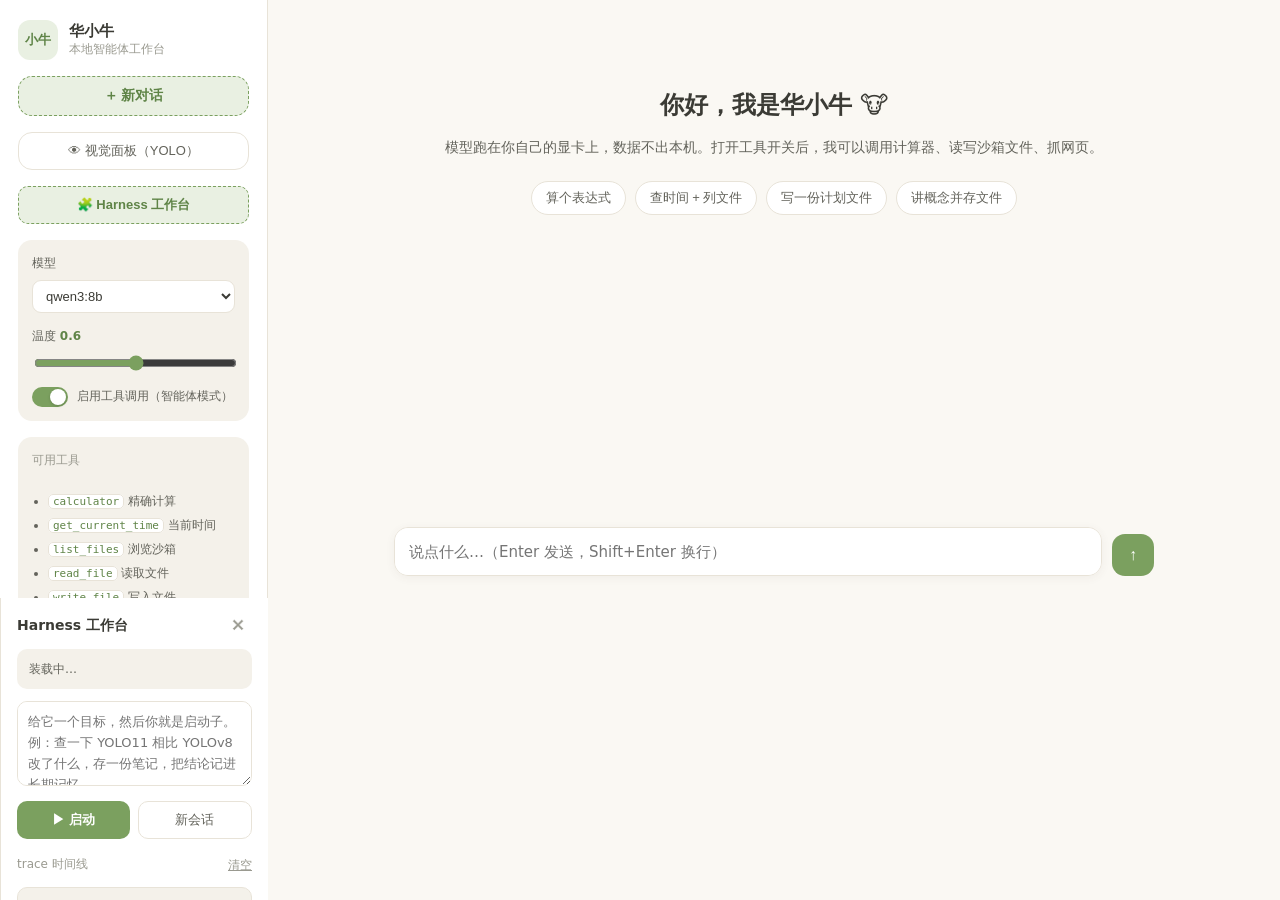
==== public/index.html @ 7c755135 "Add files via upload" ====
<!DOCTYPE html>
<html lang="zh-CN">
<head>
<meta charset="UTF-8" />
<meta name="viewport" content="width=device-width, initial-scale=1.0" />
<title>华小牛 · 本地智能体工作台</title>
<link rel="stylesheet" href="/public/style.css" />
</head>
<body>
<div class="app">
  <!-- ── 侧栏 ───────────────────────────────── -->
  <aside class="sidebar">
    <div class="brand">
      <div class="brand-mark">小牛</div>
      <div class="brand-text">
        <strong>华小牛</strong>
        <span>本地智能体工作台</span>
      </div>
    </div>

    <button id="newChat" class="btn-new">＋ 新对话</button>
    <button id="visionToggle" class="btn-vision">👁 视觉面板（YOLO）</button>
    <button id="harnessToggle" class="btn-harness">🧩 Harness 工作台</button>

    <div class="panel">
      <label class="field">
        <span>模型</span>
        <select id="modelSel"><option value="">加载中…</option></select>
      </label>

      <label class="field">
        <span>温度 <em id="tempVal">0.6</em></span>
        <input id="tempRange" type="range" min="0" max="1.2" step="0.1" value="0.6" />
      </label>

      <label class="switch">
        <input id="toolToggle" type="checkbox" checked />
        <span class="switch-track"><span class="switch-dot"></span></span>
        <span class="switch-label">启用工具调用（智能体模式）</span>
      </label>
    </div>

    <div class="panel tools">
      <div class="panel-title">可用工具</div>
      <ul>
        <li><code>calculator</code> 精确计算</li>
        <li><code>get_current_time</code> 当前时间</li>
        <li><code>list_files</code> 浏览沙箱</li>
        <li><code>read_file</code> 读取文件</li>
        <li><code>write_file</code> 写入文件</li>
        <li><code>fetch_url</code> 抓取网页</li>
        <li><code>detect_image</code> 图片目标检测</li>
        <li><code>detect_camera</code> 看摄像头画面</li>
        <li><code>camera_snapshot</code> 拍一张照</li>
      </ul>
    </div>

    <div class="status">
      <span id="dot" class="dot"></span>
      <span id="statusText">正在连接…</span>
    </div>
  </aside>

  <!-- ── 主区 ───────────────────────────────── -->
  <main class="main">
    <div id="chat" class="chat">
      <div class="welcome">
        <h1>你好，我是华小牛 🐮</h1>
        <p>模型跑在你自己的显卡上，数据不出本机。打开工具开关后，我可以调用计算器、读写沙箱文件、抓网页。</p>
        <div class="chips">
          <button class="chip" data-q="帮我算一下 1024 * (37 + 88) 是多少">算个表达式</button>
          <button class="chip" data-q="现在几点了？顺便看看沙箱里有什么文件">查时间 + 列文件</button>
          <button class="chip" data-q="在沙箱里写一个 notes/plan.md，内容是本周的三条学习计划">写一份计划文件</button>
          <button class="chip" data-q="用三句话解释一下什么是 RAG，然后把它存进沙箱 notes/rag.md">讲概念并存文件</button>
        </div>
      </div>
    </div>

    <div class="composer">
      <textarea id="input" rows="1" placeholder="说点什么…（Enter 发送，Shift+Enter 换行）"></textarea>
      <button id="sendBtn" class="btn-send" title="发送">↑</button>
      <button id="stopBtn" class="btn-stop" title="停止" hidden>■</button>
    </div>
  </main>

  <!-- ── 视觉面板（YOLO 实时检测） ─────────────── -->
  <aside id="vision" class="vision" hidden>
    <div class="vision-head">
      <strong>视觉 · YOLO 实时检测</strong>
      <button id="visionClose" class="icon-btn" title="收起">✕</button>
    </div>

    <div class="vision-screen">
      <img id="camStream" alt="摄像头实时流" />
      <div id="camFallback" class="cam-fallback">摄像头服务未启动</div>
    </div>

    <div id="camStats" class="vision-stats">等待摄像头服务…</div>
    <div id="camDetections" class="vision-detections">暂无检测结果</div>

    <div class="vision-actions">
      <button id="btnRefreshDetect" class="btn-ghost">刷新检测</button>
      <button id="btnAskVision" class="btn-solid">让 AI 描述画面</button>
    </div>
  </aside>

  <!-- ── Harness 工作台（第四部分） ──────────────────────── -->
  <aside id="harness" class="harness" hidden>
    <div class="harness-head">
      <strong>Harness 工作台</strong>
      <button id="harnessClose" class="icon-btn" title="收起">✕</button>
    </div>

    <!-- 装配状态 -->
    <div id="hState" class="h-state">装载中…</div>

    <!-- 目标输入 -->
    <div class="h-goal">
      <textarea id="hGoal" rows="3" placeholder="给它一个目标，然后你就是启动子。&#10;例：查一下 YOLO11 相比 YOLOv8 改了什么，存一份笔记，把结论记进长期记忆。"></textarea>
      <div class="h-goal-actions">
        <button id="hRun" class="btn-solid">▶ 启动</button>
        <button id="hAbort" class="btn-ghost" hidden>■ 中断</button>
        <button id="hReset" class="btn-ghost">新会话</button>
      </div>
    </div>

    <!-- 权限闸门 -->
    <div id="hConfirm" class="h-confirm" hidden>
      <div class="h-confirm-title">⚠ 需要你点头</div>
      <div id="hConfirmBody" class="h-confirm-body"></div>
      <div class="h-confirm-actions">
        <button id="hAllow" class="btn-solid">允许</button>
        <button id="hDeny" class="btn-ghost">拒绝</button>
      </div>
    </div>

    <!-- 时间线 -->
    <div class="h-timeline-head">
      <span>trace 时间线</span>
      <button id="hClear" class="link-btn">清空</button>
    </div>
    <div id="hTimeline" class="h-timeline">
      <div class="h-empty">还没跑过。给它一个目标，看它一层层往下走。</div>
    </div>

    <!-- 结论 -->
    <div id="hResult" class="h-result" hidden></div>
  </aside>
</div>

<script src="/public/app.js"></script>
</body>
</html>
---- public/style.css ----
/* 清新柔和 · 抹茶绿 + 奶油白 */
:root {
  --bg: #faf8f3;
  --surface: #ffffff;
  --surface-2: #f4f1ea;
  --ink: #3b3b35;
  --ink-soft: #63635b;
  --muted: #9a9a90;
  --line: #e8e3d8;
  --accent: #7ba05f;
  --accent-deep: #5f8447;
  --accent-soft: #e9f0e2;
  --warm: #e9b44c;
  --warm-soft: #fbf1dc;
  --radius: 14px;
  --shadow: 0 2px 10px rgba(80, 75, 60, 0.06);
}

* { box-sizing: border-box; }

html, body {
  margin: 0;
  height: 100%;
  background: var(--bg);
  color: var(--ink);
  font: 15px/1.65 system-ui, -apple-system, "PingFang SC", "Microsoft YaHei", sans-serif;
}

.app {
  display: grid;
  grid-template-columns: 268px 1fr;
  height: 100%;
}

/* ── 侧栏 ───────────────────────────── */
.sidebar {
  background: var(--surface);
  border-right: 1px solid var(--line);
  padding: 20px 18px;
  display: flex;
  flex-direction: column;
  gap: 16px;
  overflow-y: auto;
}

.brand { display: flex; align-items: center; gap: 11px; }

.brand-mark {
  width: 40px; height: 40px;
  border-radius: 12px;
  background: var(--accent-soft);
  color: var(--accent-deep);
  display: grid; place-items: center;
  font-size: 13px; font-weight: 700;
  letter-spacing: .5px;
}

.brand-text { display: flex; flex-direction: column; line-height: 1.3; }
.brand-text strong { font-size: 15px; }
.brand-text span { font-size: 12px; color: var(--muted); }

.btn-new {
  width: 100%;
  padding: 10px;
  border: 1px dashed var(--accent);
  background: var(--accent-soft);
  color: var(--accent-deep);
  border-radius: var(--radius);
  font-size: 14px; font-weight: 600;
  cursor: pointer;
  transition: .18s;
}
.btn-new:hover { background: #e0ead6; }

.panel {
  background: var(--surface-2);
  border-radius: var(--radius);
  padding: 14px;
  display: flex; flex-direction: column; gap: 14px;
}

.panel-title { font-size: 12px; color: var(--muted); margin-bottom: 8px; }

.field { display: flex; flex-direction: column; gap: 6px; font-size: 12px; color: var(--ink-soft); }
.field em { font-style: normal; color: var(--accent-deep); font-weight: 600; }

select, input[type="range"] { width: 100%; }

select {
  padding: 7px 9px;
  border: 1px solid var(--line);
  border-radius: 9px;
  background: #fff;
  font-size: 13px;
  color: var(--ink);
  cursor: pointer;
}

input[type="range"] { accent-color: var(--accent); }

.switch { display: flex; align-items: center; gap: 9px; cursor: pointer; font-size: 12px; color: var(--ink-soft); }
.switch input { display: none; }
.switch-track {
  width: 36px; height: 20px; flex: none;
  border-radius: 999px;
  background: #ddd8cc;
  position: relative;
  transition: .2s;
}
.switch-dot {
  position: absolute; top: 2px; left: 2px;
  width: 16px; height: 16px; border-radius: 50%;
  background: #fff; transition: .2s;
  box-shadow: 0 1px 3px rgba(0,0,0,.18);
}
.switch input:checked + .switch-track { background: var(--accent); }
.switch input:checked + .switch-track .switch-dot { left: 18px; }
.switch-label { line-height: 1.4; }

.tools ul { margin: 0; padding-left: 16px; font-size: 12px; color: var(--ink-soft); }
.tools li { margin-bottom: 4px; }
.tools code {
  background: #fff; border: 1px solid var(--line);
  border-radius: 5px; padding: 0 4px;
  font-size: 11px; color: var(--accent-deep);
}

.status {
  margin-top: auto;
  display: flex; align-items: center; gap: 7px;
  font-size: 12px; color: var(--muted);
}
.dot { width: 8px; height: 8px; border-radius: 50%; background: #ccc5b8; }
.dot.ok { background: var(--accent); }
.dot.err { background: #d97757; }
.dot.busy { background: var(--warm); animation: pulse 1s infinite; }
@keyframes pulse { 50% { opacity: .35; } }

/* ── 主区 ───────────────────────────── */
.main { display: flex; flex-direction: column; min-width: 0; }

.chat {
  flex: 1;
  overflow-y: auto;
  padding: 32px 28px 12px;
  scroll-behavior: smooth;
}

.welcome { max-width: 660px; margin: 6vh auto 0; text-align: center; }
.welcome h1 { font-size: 24px; margin: 0 0 10px; }
.welcome p { color: var(--ink-soft); font-size: 14px; margin: 0 0 22px; }

.chips { display: flex; flex-wrap: wrap; gap: 9px; justify-content: center; }
.chip {
  border: 1px solid var(--line);
  background: var(--surface);
  color: var(--ink-soft);
  border-radius: 999px;
  padding: 7px 14px;
  font-size: 13px;
  cursor: pointer;
  transition: .18s;
}
.chip:hover { border-color: var(--accent); color: var(--accent-deep); background: var(--accent-soft); }

/* ── 消息 ───────────────────────────── */
.msg { max-width: 760px; margin: 0 auto 22px; display: flex; gap: 12px; }
.msg.user { flex-direction: row-reverse; }

.avatar {
  width: 32px; height: 32px; flex: none;
  border-radius: 10px;
  display: grid; place-items: center;
  font-size: 12px; font-weight: 700;
  background: var(--accent-soft); color: var(--accent-deep);
}
.msg.user .avatar { background: var(--warm-soft); color: #b4842a; }

.bubble {
  padding: 11px 15px;
  border-radius: 14px;
  background: var(--surface);
  box-shadow: var(--shadow);
  min-width: 0;
  word-break: break-word;
}
.msg.user .bubble { background: var(--warm-soft); }

.bubble p { margin: 0 0 8px; }
.bubble p:last-child { margin-bottom: 0; }
.bubble pre {
  background: #f6f4ee;
  border: 1px solid var(--line);
  border-radius: 10px;
  padding: 10px 12px;
  overflow-x: auto;
  font-size: 13px;
}
.bubble code.inline { background: #f0eee7; border-radius: 5px; padding: 1px 5px; font-size: 13px; }
.bubble ul, .bubble ol { margin: 6px 0; padding-left: 22px; }

.caret { display: inline-block; width: 7px; height: 15px; background: var(--accent); vertical-align: -2px; animation: blink .9s steps(2) infinite; }
@keyframes blink { 50% { opacity: 0; } }

/* ── 工具调用卡片 ───────────────────── */
.tool {
  max-width: 760px;
  margin: 0 auto 10px 44px;
  border: 1px solid var(--line);
  border-radius: 11px;
  background: #fdfcf8;
  font-size: 13px;
  overflow: hidden;
}
.tool-head {
  display: flex; align-items: center; gap: 8px;
  padding: 8px 12px;
  cursor: pointer;
}
.tool-head .gear { color: var(--accent-deep); }
.tool-head .name { font-weight: 600; color: var(--accent-deep); }
.tool-head .args { color: var(--muted); font-size: 12px; overflow: hidden; text-overflow: ellipsis; white-space: nowrap; }
.tool-head .state { margin-left: auto; font-size: 12px; color: var(--muted); }
.tool-head .state.run { color: var(--warm); }
.tool-head .state.done { color: var(--accent); }
.tool-body {
  display: none;
  padding: 0 12px 10px;
  white-space: pre-wrap;
  color: var(--ink-soft);
  font-size: 12px;
  border-top: 1px dashed var(--line);
  padding-top: 8px;
  max-height: 260px;
  overflow: auto;
}
.tool.open .tool-body { display: block; }

/* ── 输入区 ─────────────────────────── */
.composer {
  display: flex; gap: 10px; align-items: flex-end;
  padding: 14px 28px 22px;
  max-width: 816px; width: 100%;
  margin: 0 auto;
}

#input {
  flex: 1;
  resize: none;
  max-height: 160px;
  padding: 12px 14px;
  border: 1px solid var(--line);
  border-radius: var(--radius);
  background: var(--surface);
  font: inherit;
  color: var(--ink);
  outline: none;
  box-shadow: var(--shadow);
}
#input:focus { border-color: var(--accent); }

.btn-send, .btn-stop {
  width: 42px; height: 42px; flex: none;
  border: none; border-radius: 13px;
  background: var(--accent);
  color: #fff; font-size: 16px;
  cursor: pointer; transition: .18s;
}
.btn-send:hover { background: var(--accent-deep); }
.btn-send:disabled { background: #cfcabb; cursor: default; }
.btn-stop { background: var(--ink-soft); }

/* ── 视觉面板 ───────────────────────────── */
.btn-vision {
  width: 100%;
  padding: 9px;
  border: 1px solid var(--line);
  background: var(--surface);
  color: var(--ink-soft);
  border-radius: var(--radius);
  font-size: 13px;
  cursor: pointer;
  transition: .18s;
}
.btn-vision:hover { border-color: var(--accent); color: var(--accent-deep); }

.app.with-vision { grid-template-columns: 268px 1fr 340px; }

.vision {
  border-left: 1px solid var(--line);
  background: var(--surface);
  padding: 16px;
  display: flex;
  flex-direction: column;
  gap: 12px;
  overflow-y: auto;
}
.vision[hidden] { display: none; }

.vision-head { display: flex; align-items: center; justify-content: space-between; font-size: 14px; }

.icon-btn {
  border: none; background: transparent;
  color: var(--muted); cursor: pointer; font-size: 15px; padding: 2px 6px;
  border-radius: 6px;
}
.icon-btn:hover { background: var(--surface-2); color: var(--ink); }

.vision-screen {
  position: relative;
  width: 100%;
  aspect-ratio: 4 / 3;
  background: #2f2f2b;
  border-radius: 12px;
  overflow: hidden;
}
.vision-screen img { width: 100%; height: 100%; object-fit: cover; display: block; }

.cam-fallback {
  position: absolute; inset: 0;
  display: none;
  place-items: center;
  color: #cfcabb;
  font-size: 13px;
  text-align: center;
  padding: 12px;
}
.cam-fallback.show { display: grid; }

.vision-stats { font-size: 12px; color: var(--muted); }
.vision-detections {
  font-size: 13px;
  color: var(--ink-soft);
  background: var(--surface-2);
  border-radius: 10px;
  padding: 10px 12px;
  min-height: 58px;
  line-height: 1.6;
}
.vision-detections .tag {
  display: inline-block;
  background: var(--accent-soft);
  color: var(--accent-deep);
  border-radius: 6px;
  padding: 1px 7px;
  margin: 2px 3px 2px 0;
  font-size: 12px;
}

.vision-actions { display: flex; gap: 8px; margin-top: auto; }
.btn-ghost, .btn-solid {
  flex: 1; padding: 9px; border-radius: 10px;
  font-size: 13px; cursor: pointer; transition: .18s;
}
.btn-ghost { border: 1px solid var(--line); background: var(--surface); color: var(--ink-soft); }
.btn-ghost:hover { border-color: var(--accent); color: var(--accent-deep); }
.btn-solid { border: none; background: var(--accent); color: #fff; font-weight: 600; }
.btn-solid:hover { background: var(--accent-deep); }

/* ── Harness 工作台 ─────────────────── */
.btn-harness {
  padding: 9px; border-radius: 10px; cursor: pointer; transition: .18s;
  border: 1px dashed var(--accent); background: var(--accent-soft);
  color: var(--accent-deep); font-size: 13px; font-weight: 600;
}
.btn-harness:hover { background: #dfe9d4; }
.btn-harness.on { background: var(--accent); color: #fff; border-style: solid; }

.app.with-harness { grid-template-columns: 268px 1fr 380px; }

.harness {
  background: var(--surface);
  border-left: 1px solid var(--line);
  padding: 16px 16px 0;
  display: flex;
  flex-direction: column;
  gap: 12px;
  overflow-y: auto;
}

.harness-head { display: flex; align-items: center; justify-content: space-between; }
.harness-head strong { font-size: 14px; }
.icon-btn {
  border: none; background: none; color: var(--muted);
  cursor: pointer; font-size: 15px; padding: 2px 6px; border-radius: 6px;
}
.icon-btn:hover { background: var(--surface-2); color: var(--ink); }

.h-state {
  font-size: 12px; color: var(--ink-soft);
  background: var(--surface-2); border-radius: 10px;
  padding: 10px 12px; line-height: 1.7;
}
.h-state b { color: var(--accent-deep); }
.h-state .chip-line { display: flex; flex-wrap: wrap; gap: 4px; margin-top: 6px; }

.h-goal textarea {
  width: 100%; resize: vertical;
  border: 1px solid var(--line); border-radius: 10px;
  padding: 10px; font: inherit; font-size: 13px; line-height: 1.6;
  background: var(--surface); color: var(--ink);
}
.h-goal textarea:focus { outline: none; border-color: var(--accent); }
.h-goal-actions { display: flex; gap: 8px; margin-top: 8px; }

.h-confirm {
  border: 1px solid var(--warm); border-radius: 12px;
  background: var(--warm-soft); padding: 12px;
}
.h-confirm-title { font-size: 13px; font-weight: 600; color: #b4842a; margin-bottom: 6px; }
.h-confirm-body { font-size: 12px; color: var(--ink-soft); line-height: 1.6; word-break: break-all; }
.h-confirm-body code {
  background: rgba(0,0,0,.05); border-radius: 4px; padding: 1px 4px; font-size: 12px;
}
.h-confirm-actions { display: flex; gap: 8px; margin-top: 10px; }

.h-timeline-head {
  display: flex; align-items: center; justify-content: space-between;
  font-size: 12px; color: var(--muted); margin-top: 4px;
}
.link-btn {
  border: none; background: none; color: var(--muted);
  cursor: pointer; font-size: 12px; text-decoration: underline; padding: 0;
}
.link-btn:hover { color: var(--accent-deep); }

.h-timeline {
  flex: 1; min-height: 180px; overflow-y: auto;
  border: 1px solid var(--line); border-radius: 10px;
  padding: 10px; background: var(--surface-2);
  font-size: 12px; line-height: 1.6;
}
.h-empty { color: var(--muted); text-align: center; padding: 24px 10px; }

.h-ev { display: flex; gap: 7px; padding: 3px 0; align-items: baseline; }
.h-ev .lv {
  flex: none; width: 34px; color: var(--muted);
  font-variant-numeric: tabular-nums; font-size: 11px;
}
.h-ev .tag2 {
  flex: none; padding: 0 6px; border-radius: 5px;
  background: var(--accent-soft); color: var(--accent-deep); font-size: 11px;
}
.h-ev .tag2.tool { background: #e7eefb; color: #4a6fa5; }
.h-ev .tag2.warn { background: var(--warm-soft); color: #b4842a; }
.h-ev .tag2.err  { background: #fbe6e0; color: #c2563f; }
.h-ev .txt { color: var(--ink-soft); word-break: break-word; }
.h-ev .ms { flex: none; color: var(--muted); font-size: 11px; margin-left: auto; }

.h-result {
  border: 1px solid var(--accent); border-radius: 12px;
  background: var(--accent-soft); padding: 12px;
  font-size: 13px; line-height: 1.7; color: var(--ink);
  max-height: 260px; overflow-y: auto;
  margin-bottom: 14px;
}
.h-result .metric { font-size: 11px; color: var(--accent-deep); margin-bottom: 6px; }
.h-result p { margin: 0 0 6px; }
.h-result p:last-child { margin-bottom: 0; }

@media (max-width: 1100px) {
  .app.with-vision { grid-template-columns: 268px 1fr; }
  .app.with-harness { grid-template-columns: 268px 1fr; }
  .vision { position: fixed; right: 0; top: 0; bottom: 0; width: 320px; z-index: 10; box-shadow: -6px 0 24px rgba(0,0,0,.12); }
  .harness {
    position: fixed; right: 0; top: 0; bottom: 0; width: 360px;
    z-index: 10; box-shadow: -6px 0 24px rgba(0,0,0,.12);
  }
}

@media (max-width: 820px) {
  .app { grid-template-columns: 1fr; }
  .sidebar { display: none; }
}
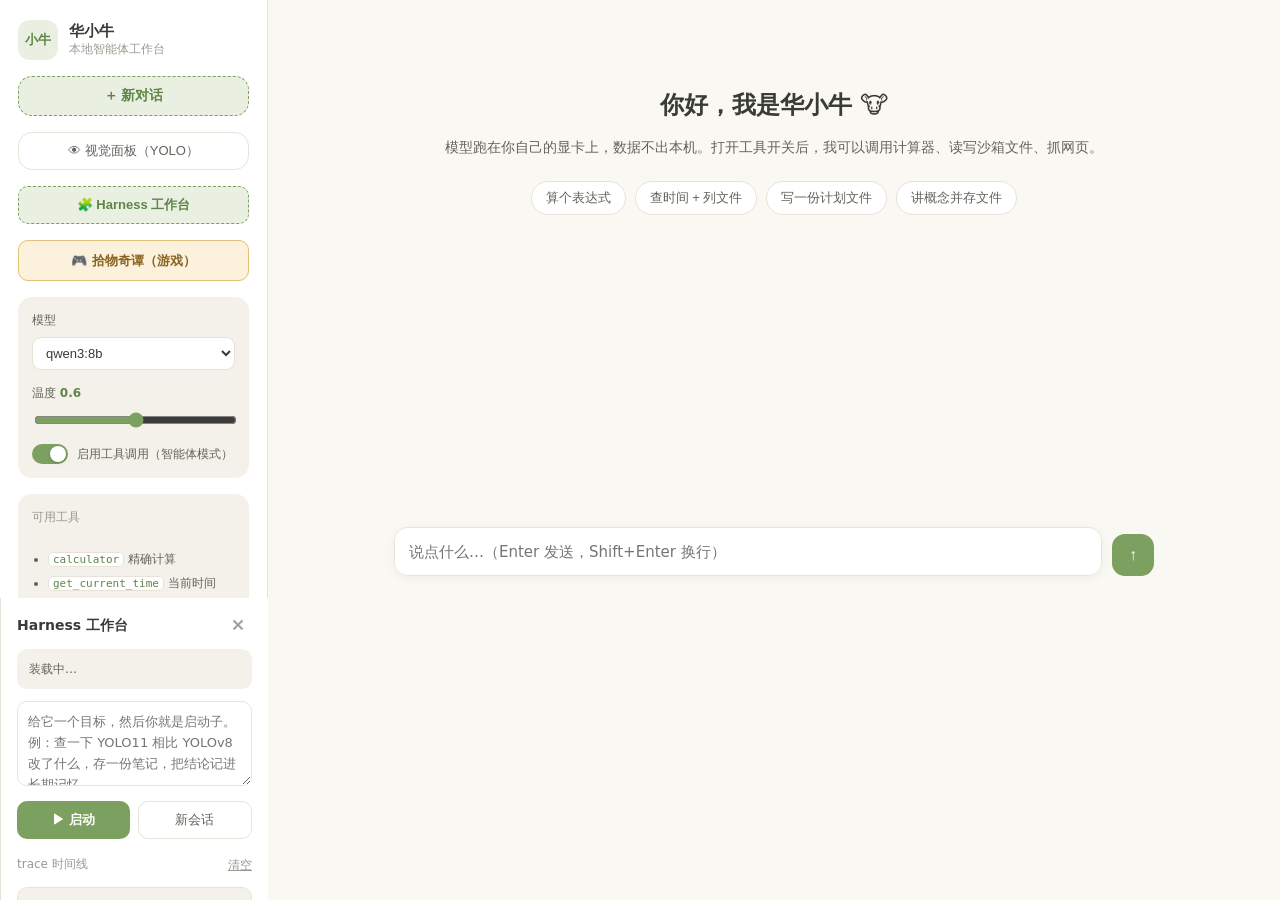
==== commit 619017da: "Add files via upload" ====
--- a/public/index.html
+++ b/public/index.html
@@ -21,6 +21,7 @@
     <button id="newChat" class="btn-new">＋ 新对话</button>
     <button id="visionToggle" class="btn-vision">👁 视觉面板（YOLO）</button>
     <button id="harnessToggle" class="btn-harness">🧩 Harness 工作台</button>
+    <a id="gameEntry" class="btn-game" href="/public/game.html">🎮 拾物奇谭（游戏）</a>
 
     <div class="panel">
       <label class="field">
--- a/public/style.css
+++ b/public/style.css
@@ -366,6 +366,15 @@
 .btn-harness:hover { background: #dfe9d4; }
 .btn-harness.on { background: var(--accent); color: #fff; border-style: solid; }
 
+/* 游戏入口：暖黄，跟 btn-harness 那套抹茶绿区分开 */
+.btn-game {
+  display: block; text-align: center; text-decoration: none;
+  padding: 9px; border-radius: 10px; cursor: pointer; transition: .18s;
+  border: 1px solid #e2c078; background: #fbf1dc;
+  color: #8a6520; font-size: 13px; font-weight: 600;
+}
+.btn-game:hover { background: #f5e6c4; }
+
 .app.with-harness { grid-template-columns: 268px 1fr 380px; }
 
 .harness {
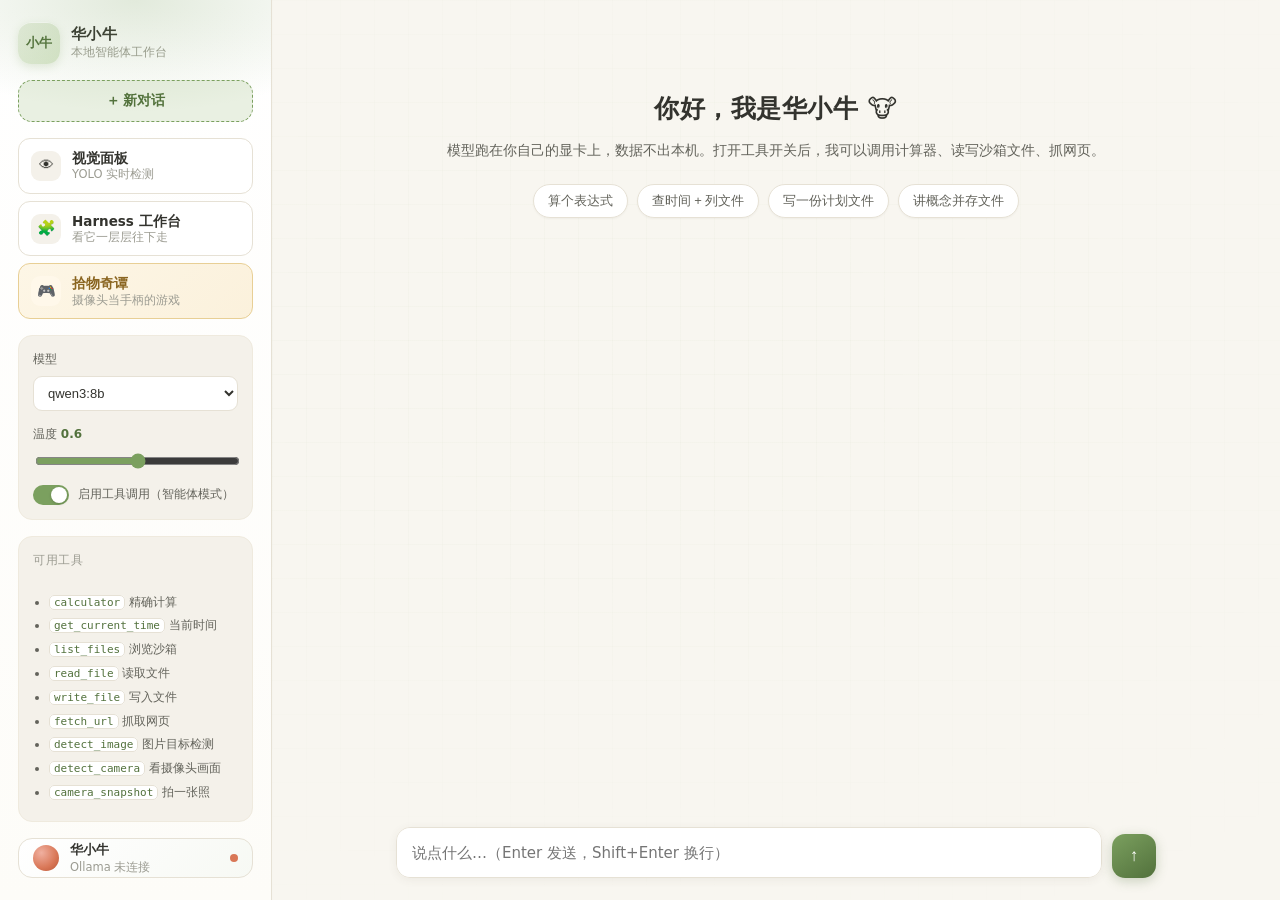
==== commit 1d82c76c: "Add files via upload" ====
--- a/public/index.html
+++ b/public/index.html
@@ -19,9 +19,21 @@
     </div>
 
     <button id="newChat" class="btn-new">＋ 新对话</button>
-    <button id="visionToggle" class="btn-vision">👁 视觉面板（YOLO）</button>
-    <button id="harnessToggle" class="btn-harness">🧩 Harness 工作台</button>
-    <a id="gameEntry" class="btn-game" href="/public/game.html">🎮 拾物奇谭（游戏）</a>
+
+    <nav class="nav">
+      <button id="visionToggle" class="nav-item" data-panel="vision">
+        <span class="ni-ico">👁</span>
+        <span class="ni-txt"><b>视觉面板</b><i>YOLO 实时检测</i></span>
+      </button>
+      <button id="harnessToggle" class="nav-item" data-panel="harness">
+        <span class="ni-ico">🧩</span>
+        <span class="ni-txt"><b>Harness 工作台</b><i>看它一层层往下走</i></span>
+      </button>
+      <a id="gameEntry" class="nav-item game" href="/public/game.html">
+        <span class="ni-ico">🎮</span>
+        <span class="ni-txt"><b>拾物奇谭</b><i>摄像头当手柄的游戏</i></span>
+      </a>
+    </nav>
 
     <div class="panel">
       <label class="field">
@@ -56,9 +68,13 @@
       </ul>
     </div>
 
-    <div class="status">
-      <span id="dot" class="dot"></span>
-      <span id="statusText">正在连接…</span>
+    <div class="agent-card" id="agentCard">
+      <span class="orb" id="orb"></span>
+      <span class="agent-meta">
+        <strong id="agentTitle">华小牛</strong>
+        <span id="statusText">正在连接…</span>
+      </span>
+      <span class="dot" id="dot" style="margin-left:auto"></span>
     </div>
   </aside>
 
@@ -83,39 +99,42 @@
       <button id="stopBtn" class="btn-stop" title="停止" hidden>■</button>
     </div>
   </main>
+</div>
 
-  <!-- ── 视觉面板（YOLO 实时检测） ─────────────── -->
-  <aside id="vision" class="vision" hidden>
-    <div class="vision-head">
-      <strong>视觉 · YOLO 实时检测</strong>
-      <button id="visionClose" class="icon-btn" title="收起">✕</button>
-    </div>
+<!-- ── 右侧抽屉：视觉 / Harness 共用同一个壳体 ─────────────── -->
+<div id="drift" class="drift"></div>
 
+<div id="drawerVision" class="drawer" hidden>
+  <div class="drawer-head">
+    <div class="dh-title"><span class="dh-ico">👁</span><strong>视觉 · YOLO 实时检测</strong></div>
+    <button class="icon-btn drawer-close" data-close="drawerVision" title="收起">✕</button>
+  </div>
+  <div class="drawer-body">
     <div class="vision-screen">
       <img id="camStream" alt="摄像头实时流" />
       <div id="camFallback" class="cam-fallback">摄像头服务未启动</div>
+      <div class="scanline"></div>
+      <div class="corners"><i></i><i></i><i></i><i></i></div>
     </div>
 
     <div id="camStats" class="vision-stats">等待摄像头服务…</div>
     <div id="camDetections" class="vision-detections">暂无检测结果</div>
 
-    <div class="vision-actions">
+    <div class="drawer-actions">
       <button id="btnRefreshDetect" class="btn-ghost">刷新检测</button>
       <button id="btnAskVision" class="btn-solid">让 AI 描述画面</button>
     </div>
-  </aside>
+  </div>
+</div>
 
-  <!-- ── Harness 工作台（第四部分） ──────────────────────── -->
-  <aside id="harness" class="harness" hidden>
-    <div class="harness-head">
-      <strong>Harness 工作台</strong>
-      <button id="harnessClose" class="icon-btn" title="收起">✕</button>
-    </div>
-
-    <!-- 装配状态 -->
+<div id="drawerHarness" class="drawer" hidden>
+  <div class="drawer-head">
+    <div class="dh-title"><span class="dh-ico">🧩</span><strong>Harness 工作台</strong></div>
+    <button class="icon-btn drawer-close" data-close="drawerHarness" title="收起">✕</button>
+  </div>
+  <div class="drawer-body">
     <div id="hState" class="h-state">装载中…</div>
 
-    <!-- 目标输入 -->
     <div class="h-goal">
       <textarea id="hGoal" rows="3" placeholder="给它一个目标，然后你就是启动子。&#10;例：查一下 YOLO11 相比 YOLOv8 改了什么，存一份笔记，把结论记进长期记忆。"></textarea>
       <div class="h-goal-actions">
@@ -125,7 +144,6 @@
       </div>
     </div>
 
-    <!-- 权限闸门 -->
     <div id="hConfirm" class="h-confirm" hidden>
       <div class="h-confirm-title">⚠ 需要你点头</div>
       <div id="hConfirmBody" class="h-confirm-body"></div>
@@ -135,7 +153,6 @@
       </div>
     </div>
 
-    <!-- 时间线 -->
     <div class="h-timeline-head">
       <span>trace 时间线</span>
       <button id="hClear" class="link-btn">清空</button>
@@ -144,9 +161,8 @@
       <div class="h-empty">还没跑过。给它一个目标，看它一层层往下走。</div>
     </div>
 
-    <!-- 结论 -->
     <div id="hResult" class="h-result" hidden></div>
-  </aside>
+  </div>
 </div>
 
 <script src="/public/app.js"></script>
--- a/public/style.css
+++ b/public/style.css
@@ -1,19 +1,33 @@
-/* 清新柔和 · 抹茶绿 + 奶油白 */
+/* ============================================================
+   华小牛 · 本地智能体工作台
+   v2：抽屉式布局 + 姿态化视觉
+   主色仍是抹茶绿 + 奶油白，但加入「活的」细节 ——
+   呼吸的侧栏光晕、浮起来的卡片、Agent 状态球、抽屉滑入。
+   ============================================================ */
+
 :root {
-  --bg: #faf8f3;
+  --bg: #f8f6f0;
+  --bg-2: #f2eee4;
   --surface: #ffffff;
   --surface-2: #f4f1ea;
-  --ink: #3b3b35;
+  --surface-3: #efebe0;
+  --ink: #33332e;
   --ink-soft: #63635b;
-  --muted: #9a9a90;
-  --line: #e8e3d8;
+  --muted: #9c9c92;
+  --line: #e6e1d5;
+  --line-soft: #efeade;
   --accent: #7ba05f;
-  --accent-deep: #5f8447;
+  --accent-deep: #52713c;
   --accent-soft: #e9f0e2;
+  --accent-glow: rgba(123, 160, 95, .22);
   --warm: #e9b44c;
   --warm-soft: #fbf1dc;
   --radius: 14px;
-  --shadow: 0 2px 10px rgba(80, 75, 60, 0.06);
+  --radius-lg: 18px;
+  --shadow-sm: 0 1px 2px rgba(80, 75, 60, .05);
+  --shadow: 0 2px 10px rgba(80, 75, 60, .07);
+  --shadow-lg: 0 12px 36px rgba(70, 66, 50, .13);
+  --mono: "SF Mono", Menlo, Consolas, monospace;
 }
 
 * { box-sizing: border-box; }
@@ -24,62 +38,148 @@
   background: var(--bg);
   color: var(--ink);
   font: 15px/1.65 system-ui, -apple-system, "PingFang SC", "Microsoft YaHei", sans-serif;
+  -webkit-font-smoothing: antialiased;
+}
+
+/* 全局底纹：极淡的格线，让大片留白不显得空 */
+body::before {
+  content: "";
+  position: fixed;
+  inset: 0;
+  pointer-events: none;
+  z-index: 0;
+  background-image:
+    linear-gradient(rgba(123, 160, 95, .028) 1px, transparent 1px),
+    linear-gradient(90deg, rgba(123, 160, 95, .028) 1px, transparent 1px);
+  background-size: 34px 34px;
+  mask-image: radial-gradient(ellipse 80% 70% at 50% 40%, #000 20%, transparent 100%);
 }
 
 .app {
+  position: relative;
+  z-index: 1;
   display: grid;
-  grid-template-columns: 268px 1fr;
+  grid-template-columns: 272px 1fr;
   height: 100%;
 }
 
-/* ── 侧栏 ───────────────────────────── */
+/* ── 侧栏 ──────────────────────────────────────────────── */
 .sidebar {
-  background: var(--surface);
+  background: linear-gradient(180deg, #ffffff 0%, #fdfcf8 100%);
   border-right: 1px solid var(--line);
-  padding: 20px 18px;
+  padding: 22px 18px;
   display: flex;
   flex-direction: column;
   gap: 16px;
   overflow-y: auto;
-}
-
-.brand { display: flex; align-items: center; gap: 11px; }
+  position: relative;
+}
+/* 顶部一道抹茶光晕，让侧栏不呆板 */
+.sidebar::after {
+  content: "";
+  position: absolute;
+  top: 0; left: 0; right: 0;
+  height: 160px;
+  pointer-events: none;
+  background: radial-gradient(ellipse 130% 100% at 50% 0%, var(--accent-glow), transparent 70%);
+}
+
+.brand { display: flex; align-items: center; gap: 11px; position: relative; }
 
 .brand-mark {
-  width: 40px; height: 40px;
-  border-radius: 12px;
-  background: var(--accent-soft);
+  width: 42px; height: 42px;
+  border-radius: 13px;
+  background: linear-gradient(145deg, var(--accent-soft), #d8e6cb);
   color: var(--accent-deep);
   display: grid; place-items: center;
   font-size: 13px; font-weight: 700;
   letter-spacing: .5px;
+  box-shadow: 0 3px 10px rgba(123, 160, 95, .2), inset 0 1px 0 #fff;
+  animation: breath 4.5s ease-in-out infinite;
+}
+@keyframes breath {
+  0%, 100% { box-shadow: 0 3px 10px rgba(123, 160, 95, .2), inset 0 1px 0 #fff; }
+  50%      { box-shadow: 0 5px 18px rgba(123, 160, 95, .38), inset 0 1px 0 #fff; }
 }
 
 .brand-text { display: flex; flex-direction: column; line-height: 1.3; }
-.brand-text strong { font-size: 15px; }
+.brand-text strong { font-size: 15px; letter-spacing: .3px; }
 .brand-text span { font-size: 12px; color: var(--muted); }
 
 .btn-new {
   width: 100%;
-  padding: 10px;
+  padding: 11px;
   border: 1px dashed var(--accent);
   background: var(--accent-soft);
   color: var(--accent-deep);
   border-radius: var(--radius);
   font-size: 14px; font-weight: 600;
   cursor: pointer;
+  transition: all .18s;
+  position: relative;
+}
+.btn-new:hover { background: #dfead2; transform: translateY(-1px); box-shadow: 0 4px 12px rgba(123,160,95,.2); }
+.btn-new:active { transform: translateY(0); }
+
+/* ── 导航（打开抽屉） ─────────────────────────────────── */
+.nav { display: flex; flex-direction: column; gap: 7px; }
+
+.nav-item {
+  display: flex; align-items: center; gap: 11px;
+  width: 100%;
+  padding: 10px 12px;
+  border: 1px solid var(--line);
+  background: var(--surface);
+  border-radius: 12px;
+  cursor: pointer;
+  text-align: left;
+  font: inherit;
+  color: var(--ink);
+  text-decoration: none;
+  transition: all .18s;
+}
+.nav-item:hover {
+  border-color: var(--accent);
+  background: var(--accent-soft);
+  transform: translateX(2px);
+}
+.nav-item.on {
+  border-color: var(--accent);
+  background: var(--accent-soft);
+  box-shadow: 0 0 0 3px var(--accent-glow);
+}
+
+.ni-ico {
+  width: 30px; height: 30px; flex: none;
+  display: grid; place-items: center;
+  font-size: 15px;
+  background: var(--surface-2);
+  border-radius: 9px;
   transition: .18s;
 }
-.btn-new:hover { background: #e0ead6; }
-
+.nav-item:hover .ni-ico,
+.nav-item.on .ni-ico { background: #fff; }
+
+.ni-txt { display: flex; flex-direction: column; line-height: 1.35; min-width: 0; }
+.ni-txt b { font-size: 13.5px; font-weight: 600; }
+.ni-txt i { font-style: normal; font-size: 11.5px; color: var(--muted); }
+
+/* 游戏入口：暖黄，跟抹茶绿区分开 */
+.nav-item.game { border-color: #e8cf95; background: linear-gradient(135deg, #fdf6e6, #fbf1dc); }
+.nav-item.game .ni-ico { background: #fff8ea; }
+.nav-item.game .ni-txt b { color: #8a6520; }
+.nav-item.game:hover { border-color: var(--warm); background: #f9ecd2; }
+
+/* ── 面板 ───────────────────────────────────────────────── */
 .panel {
   background: var(--surface-2);
   border-radius: var(--radius);
   padding: 14px;
   display: flex; flex-direction: column; gap: 14px;
-}
-
-.panel-title { font-size: 12px; color: var(--muted); margin-bottom: 8px; }
+  border: 1px solid var(--line-soft);
+}
+
+.panel-title { font-size: 12px; color: var(--muted); margin-bottom: 8px; letter-spacing: .5px; }
 
 .field { display: flex; flex-direction: column; gap: 6px; font-size: 12px; color: var(--ink-soft); }
 .field em { font-style: normal; color: var(--accent-deep); font-weight: 600; }
@@ -87,14 +187,17 @@
 select, input[type="range"] { width: 100%; }
 
 select {
-  padding: 7px 9px;
+  padding: 8px 10px;
   border: 1px solid var(--line);
   border-radius: 9px;
   background: #fff;
   font-size: 13px;
   color: var(--ink);
   cursor: pointer;
-}
+  transition: .18s;
+}
+select:hover { border-color: var(--accent); }
+select:focus { outline: none; border-color: var(--accent); box-shadow: 0 0 0 3px var(--accent-glow); }
 
 input[type="range"] { accent-color: var(--accent); }
 
@@ -123,31 +226,90 @@
   background: #fff; border: 1px solid var(--line);
   border-radius: 5px; padding: 0 4px;
   font-size: 11px; color: var(--accent-deep);
-}
-
+  font-family: var(--mono);
+}
+
+/* ── Agent 状态球：侧栏底部的「活体」指示 ──────────────── */
+.agent-card {
+  margin-top: auto;
+  background: linear-gradient(135deg, #ffffff, #f7f9f4);
+  border: 1px solid var(--line);
+  border-radius: var(--radius);
+  padding: 13px 14px;
+  display: flex; align-items: center; gap: 11px;
+  position: relative;
+  overflow: hidden;
+}
+.agent-card::before {
+  content: "";
+  position: absolute; inset: 0;
+  background: radial-gradient(circle at 12% 50%, var(--accent-glow), transparent 62%);
+  opacity: 0; transition: opacity .5s;
+}
+.agent-card.live::before { opacity: 1; }
+
+.orb {
+  width: 26px; height: 26px; flex: none;
+  border-radius: 50%;
+  background: radial-gradient(circle at 32% 30%, #b7d3a2, var(--accent) 60%, var(--accent-deep));
+  position: relative;
+  box-shadow: 0 0 0 0 var(--accent-glow);
+}
+/* 待机：缓慢脉动 */
+.orb::after {
+  content: "";
+  position: absolute; inset: -4px;
+  border-radius: 50%;
+  border: 1px solid var(--accent);
+  opacity: 0;
+  animation: ring 2.8s ease-out infinite;
+}
+@keyframes ring {
+  0%   { transform: scale(.7); opacity: .7; }
+  100% { transform: scale(1.5); opacity: 0; }
+}
+/* 运行中：转起来 */
+.agent-card.live .orb {
+  animation: spin-orb 1.4s linear infinite;
+  box-shadow: 0 0 14px 2px var(--accent-glow);
+}
+@keyframes spin-orb {
+  0%   { transform: rotate(0deg) scale(1); }
+  50%  { transform: rotate(180deg) scale(1.12); }
+  100% { transform: rotate(360deg) scale(1); }
+}
+/* 错误：变红 */
+.dot.err ~ .orb, .agent-card.err .orb {
+  background: radial-gradient(circle at 32% 30%, #f0b0a0, #d97757 60%, #b85535);
+}
+
+.agent-meta { display: flex; flex-direction: column; line-height: 1.4; min-width: 0; position: relative; }
+.agent-meta strong { font-size: 12.5px; }
+.agent-meta span { font-size: 11.5px; color: var(--muted); }
+
+/* 旧的 status 行保留（兼容） */
 .status {
-  margin-top: auto;
   display: flex; align-items: center; gap: 7px;
   font-size: 12px; color: var(--muted);
 }
-.dot { width: 8px; height: 8px; border-radius: 50%; background: #ccc5b8; }
-.dot.ok { background: var(--accent); }
+.dot { width: 8px; height: 8px; border-radius: 50%; background: #ccc5b8; flex: none; }
+.dot.ok { background: var(--accent); box-shadow: 0 0 8px var(--accent-glow); }
 .dot.err { background: #d97757; }
 .dot.busy { background: var(--warm); animation: pulse 1s infinite; }
 @keyframes pulse { 50% { opacity: .35; } }
 
-/* ── 主区 ───────────────────────────── */
-.main { display: flex; flex-direction: column; min-width: 0; }
+/* ── 主区 ──────────────────────────────────────────────── */
+.main { display: flex; flex-direction: column; min-width: 0; position: relative; }
 
 .chat {
   flex: 1;
   overflow-y: auto;
-  padding: 32px 28px 12px;
+  padding: 34px 30px 12px;
   scroll-behavior: smooth;
 }
 
 .welcome { max-width: 660px; margin: 6vh auto 0; text-align: center; }
-.welcome h1 { font-size: 24px; margin: 0 0 10px; }
+.welcome h1 { font-size: 25px; margin: 0 0 10px; letter-spacing: .5px; }
 .welcome p { color: var(--ink-soft); font-size: 14px; margin: 0 0 22px; }
 
 .chips { display: flex; flex-wrap: wrap; gap: 9px; justify-content: center; }
@@ -159,13 +321,23 @@
   padding: 7px 14px;
   font-size: 13px;
   cursor: pointer;
-  transition: .18s;
-}
-.chip:hover { border-color: var(--accent); color: var(--accent-deep); background: var(--accent-soft); }
-
-/* ── 消息 ───────────────────────────── */
-.msg { max-width: 760px; margin: 0 auto 22px; display: flex; gap: 12px; }
+  transition: all .18s;
+  box-shadow: var(--shadow-sm);
+}
+.chip:hover {
+  border-color: var(--accent); color: var(--accent-deep);
+  background: var(--accent-soft);
+  transform: translateY(-2px);
+  box-shadow: 0 4px 12px rgba(123,160,95,.18);
+}
+
+/* ── 消息 ─────────────────────────────────────────────── */
+.msg { max-width: 760px; margin: 0 auto 22px; display: flex; gap: 12px; animation: rise .3s ease-out; }
 .msg.user { flex-direction: row-reverse; }
+@keyframes rise {
+  from { opacity: 0; transform: translateY(8px); }
+  to   { opacity: 1; transform: translateY(0); }
+}
 
 .avatar {
   width: 32px; height: 32px; flex: none;
@@ -173,23 +345,25 @@
   display: grid; place-items: center;
   font-size: 12px; font-weight: 700;
   background: var(--accent-soft); color: var(--accent-deep);
+  box-shadow: inset 0 1px 0 #fff;
 }
 .msg.user .avatar { background: var(--warm-soft); color: #b4842a; }
 
 .bubble {
-  padding: 11px 15px;
+  padding: 12px 16px;
   border-radius: 14px;
   background: var(--surface);
   box-shadow: var(--shadow);
   min-width: 0;
   word-break: break-word;
-}
-.msg.user .bubble { background: var(--warm-soft); }
+  border: 1px solid var(--line-soft);
+}
+.msg.user .bubble { background: var(--warm-soft); border-color: #f0dfb8; }
 
 .bubble p { margin: 0 0 8px; }
 .bubble p:last-child { margin-bottom: 0; }
 .bubble pre {
-  background: #f6f4ee;
+  background: #f7f5ef;
   border: 1px solid var(--line);
   border-radius: 10px;
   padding: 10px 12px;
@@ -202,7 +376,7 @@
 .caret { display: inline-block; width: 7px; height: 15px; background: var(--accent); vertical-align: -2px; animation: blink .9s steps(2) infinite; }
 @keyframes blink { 50% { opacity: 0; } }
 
-/* ── 工具调用卡片 ───────────────────── */
+/* ── 工具调用卡片 ─────────────────────────────────────── */
 .tool {
   max-width: 760px;
   margin: 0 auto 10px 44px;
@@ -211,6 +385,7 @@
   background: #fdfcf8;
   font-size: 13px;
   overflow: hidden;
+  animation: rise .28s ease-out;
 }
 .tool-head {
   display: flex; align-items: center; gap: 8px;
@@ -225,22 +400,21 @@
 .tool-head .state.done { color: var(--accent); }
 .tool-body {
   display: none;
-  padding: 0 12px 10px;
+  padding: 8px 12px 10px;
   white-space: pre-wrap;
   color: var(--ink-soft);
   font-size: 12px;
   border-top: 1px dashed var(--line);
-  padding-top: 8px;
   max-height: 260px;
   overflow: auto;
 }
 .tool.open .tool-body { display: block; }
 
-/* ── 输入区 ─────────────────────────── */
+/* ── 输入区 ───────────────────────────────────────────── */
 .composer {
   display: flex; gap: 10px; align-items: flex-end;
-  padding: 14px 28px 22px;
-  max-width: 816px; width: 100%;
+  padding: 14px 30px 22px;
+  max-width: 820px; width: 100%;
   margin: 0 auto;
 }
 
@@ -248,7 +422,7 @@
   flex: 1;
   resize: none;
   max-height: 160px;
-  padding: 12px 14px;
+  padding: 13px 15px;
   border: 1px solid var(--line);
   border-radius: var(--radius);
   background: var(--surface);
@@ -256,65 +430,117 @@
   color: var(--ink);
   outline: none;
   box-shadow: var(--shadow);
-}
-#input:focus { border-color: var(--accent); }
+  transition: .2s;
+}
+#input:focus { border-color: var(--accent); box-shadow: 0 0 0 4px var(--accent-glow), var(--shadow); }
 
 .btn-send, .btn-stop {
-  width: 42px; height: 42px; flex: none;
+  width: 44px; height: 44px; flex: none;
   border: none; border-radius: 13px;
-  background: var(--accent);
-  color: #fff; font-size: 16px;
+  background: linear-gradient(145deg, var(--accent), var(--accent-deep));
+  color: #fff; font-size: 17px;
   cursor: pointer; transition: .18s;
-}
-.btn-send:hover { background: var(--accent-deep); }
-.btn-send:disabled { background: #cfcabb; cursor: default; }
-.btn-stop { background: var(--ink-soft); }
-
-/* ── 视觉面板 ───────────────────────────── */
-.btn-vision {
-  width: 100%;
-  padding: 9px;
-  border: 1px solid var(--line);
-  background: var(--surface);
-  color: var(--ink-soft);
-  border-radius: var(--radius);
-  font-size: 13px;
-  cursor: pointer;
-  transition: .18s;
-}
-.btn-vision:hover { border-color: var(--accent); color: var(--accent-deep); }
-
-.app.with-vision { grid-template-columns: 268px 1fr 340px; }
-
-.vision {
+  box-shadow: 0 3px 12px rgba(82, 113, 60, .28);
+}
+.btn-send:hover { transform: translateY(-2px); box-shadow: 0 6px 18px rgba(82, 113, 60, .36); }
+.btn-send:disabled { background: #cfcabb; box-shadow: none; cursor: default; transform: none; }
+.btn-stop { background: var(--ink-soft); box-shadow: none; }
+
+/* ── 抽屉 ─────────────────────────────────────────────── */
+.drift {
+  position: fixed; inset: 0;
+  background: rgba(45, 52, 42, .28);
+  backdrop-filter: blur(3px);
+  opacity: 0; pointer-events: none;
+  transition: opacity .24s;
+  z-index: 30;
+}
+.drift.show { opacity: 1; pointer-events: auto; }
+
+.drawer {
+  position: fixed;
+  top: 0; right: 0; bottom: 0;
+  width: 392px;
+  max-width: 92vw;
+  background: linear-gradient(180deg, #ffffff, #fcfbf7);
   border-left: 1px solid var(--line);
-  background: var(--surface);
+  box-shadow: -14px 0 44px rgba(60, 60, 45, .16);
+  z-index: 31;
+  display: flex;
+  flex-direction: column;
+  transform: translateX(102%);
+  transition: transform .28s cubic-bezier(.22, .61, .36, 1);
+}
+.drawer[hidden] { display: none; }
+.drawer.on { transform: translateX(0); }
+
+.drawer-head {
+  display: flex; align-items: center; justify-content: space-between;
+  padding: 15px 16px;
+  border-bottom: 1px solid var(--line-soft);
+  background: linear-gradient(180deg, var(--surface-2), transparent);
+  flex: none;
+}
+.dh-title { display: flex; align-items: center; gap: 9px; }
+.dh-ico {
+  width: 28px; height: 28px; display: grid; place-items: center;
+  background: #fff; border-radius: 9px; font-size: 14px;
+  box-shadow: var(--shadow-sm);
+}
+.dh-title strong { font-size: 14px; letter-spacing: .3px; }
+
+.drawer-body {
+  flex: 1;
+  overflow-y: auto;
   padding: 16px;
   display: flex;
   flex-direction: column;
   gap: 12px;
-  overflow-y: auto;
-}
-.vision[hidden] { display: none; }
-
-.vision-head { display: flex; align-items: center; justify-content: space-between; font-size: 14px; }
+  min-height: 0;
+}
 
 .icon-btn {
   border: none; background: transparent;
-  color: var(--muted); cursor: pointer; font-size: 15px; padding: 2px 6px;
-  border-radius: 6px;
+  color: var(--muted); cursor: pointer; font-size: 15px; padding: 3px 8px;
+  border-radius: 7px; transition: .16s;
 }
 .icon-btn:hover { background: var(--surface-2); color: var(--ink); }
 
+/* ── 视觉面板 ─────────────────────────────────────────── */
 .vision-screen {
   position: relative;
   width: 100%;
   aspect-ratio: 4 / 3;
-  background: #2f2f2b;
+  background: #232b26;
   border-radius: 12px;
   overflow: hidden;
+  box-shadow: inset 0 0 0 1px rgba(255,255,255,.06);
 }
 .vision-screen img { width: 100%; height: 100%; object-fit: cover; display: block; }
+
+/* 扫描线：让人觉得「正在看」 */
+.scanline {
+  position: absolute;
+  left: 0; right: 0; height: 42%;
+  background: linear-gradient(180deg, transparent, rgba(123, 200, 130, .13), transparent);
+  animation: scan 3.6s ease-in-out infinite;
+  pointer-events: none;
+}
+@keyframes scan {
+  0%   { top: -42%; }
+  100% { top: 100%; }
+}
+
+/* 四角取景框 */
+.corners { position: absolute; inset: 8px; pointer-events: none; }
+.corners i {
+  position: absolute; width: 16px; height: 16px;
+  border: 2px solid rgba(160, 220, 170, .55);
+}
+.corners i:nth-child(1) { top: 0; left: 0; border-right: 0; border-bottom: 0; border-radius: 5px 0 0 0; }
+.corners i:nth-child(2) { top: 0; right: 0; border-left: 0; border-bottom: 0; border-radius: 0 5px 0 0; }
+.corners i:nth-child(3) { bottom: 0; left: 0; border-right: 0; border-top: 0; border-radius: 0 0 0 5px; }
+.corners i:nth-child(4) { bottom: 0; right: 0; border-left: 0; border-top: 0; border-radius: 0 0 5px 0; }
 
 .cam-fallback {
   position: absolute; inset: 0;
@@ -324,10 +550,15 @@
   font-size: 13px;
   text-align: center;
   padding: 12px;
+  background: #232b26;
 }
 .cam-fallback.show { display: grid; }
 
-.vision-stats { font-size: 12px; color: var(--muted); }
+.vision-stats {
+  font-size: 12px; color: var(--muted);
+  font-family: var(--mono);
+  padding-left: 2px;
+}
 .vision-detections {
   font-size: 13px;
   color: var(--ink-soft);
@@ -345,87 +576,73 @@
   padding: 1px 7px;
   margin: 2px 3px 2px 0;
   font-size: 12px;
-}
-
-.vision-actions { display: flex; gap: 8px; margin-top: auto; }
+  animation: pop .24s ease-out;
+}
+@keyframes pop {
+  from { transform: scale(.85); opacity: 0; }
+  to   { transform: scale(1); opacity: 1; }
+}
+
+.drawer-actions { display: flex; gap: 8px; margin-top: auto; padding-top: 4px; }
 .btn-ghost, .btn-solid {
-  flex: 1; padding: 9px; border-radius: 10px;
+  flex: 1; padding: 10px; border-radius: 10px;
   font-size: 13px; cursor: pointer; transition: .18s;
+  font-family: inherit;
 }
 .btn-ghost { border: 1px solid var(--line); background: var(--surface); color: var(--ink-soft); }
-.btn-ghost:hover { border-color: var(--accent); color: var(--accent-deep); }
-.btn-solid { border: none; background: var(--accent); color: #fff; font-weight: 600; }
-.btn-solid:hover { background: var(--accent-deep); }
-
-/* ── Harness 工作台 ─────────────────── */
-.btn-harness {
-  padding: 9px; border-radius: 10px; cursor: pointer; transition: .18s;
-  border: 1px dashed var(--accent); background: var(--accent-soft);
-  color: var(--accent-deep); font-size: 13px; font-weight: 600;
-}
-.btn-harness:hover { background: #dfe9d4; }
-.btn-harness.on { background: var(--accent); color: #fff; border-style: solid; }
-
-/* 游戏入口：暖黄，跟 btn-harness 那套抹茶绿区分开 */
-.btn-game {
-  display: block; text-align: center; text-decoration: none;
-  padding: 9px; border-radius: 10px; cursor: pointer; transition: .18s;
-  border: 1px solid #e2c078; background: #fbf1dc;
-  color: #8a6520; font-size: 13px; font-weight: 600;
-}
-.btn-game:hover { background: #f5e6c4; }
-
-.app.with-harness { grid-template-columns: 268px 1fr 380px; }
-
-.harness {
-  background: var(--surface);
-  border-left: 1px solid var(--line);
-  padding: 16px 16px 0;
-  display: flex;
-  flex-direction: column;
-  gap: 12px;
-  overflow-y: auto;
-}
-
-.harness-head { display: flex; align-items: center; justify-content: space-between; }
-.harness-head strong { font-size: 14px; }
-.icon-btn {
-  border: none; background: none; color: var(--muted);
-  cursor: pointer; font-size: 15px; padding: 2px 6px; border-radius: 6px;
-}
-.icon-btn:hover { background: var(--surface-2); color: var(--ink); }
-
+.btn-ghost:hover { border-color: var(--accent); color: var(--accent-deep); background: var(--accent-soft); }
+.btn-solid {
+  border: none;
+  background: linear-gradient(145deg, var(--accent), var(--accent-deep));
+  color: #fff; font-weight: 600;
+  box-shadow: 0 3px 10px rgba(82,113,60,.24);
+}
+.btn-solid:hover { transform: translateY(-1px); box-shadow: 0 5px 16px rgba(82,113,60,.32); }
+
+/* ── Harness 工作台 ───────────────────────────────────── */
 .h-state {
   font-size: 12px; color: var(--ink-soft);
   background: var(--surface-2); border-radius: 10px;
-  padding: 10px 12px; line-height: 1.7;
+  padding: 11px 12px; line-height: 1.75;
+  border: 1px solid var(--line-soft);
 }
 .h-state b { color: var(--accent-deep); }
+.h-state code { font-family: var(--mono); font-size: 11.5px; }
 .h-state .chip-line { display: flex; flex-wrap: wrap; gap: 4px; margin-top: 6px; }
 
 .h-goal textarea {
   width: 100%; resize: vertical;
   border: 1px solid var(--line); border-radius: 10px;
-  padding: 10px; font: inherit; font-size: 13px; line-height: 1.6;
+  padding: 10px 12px; font: inherit; font-size: 13px; line-height: 1.6;
   background: var(--surface); color: var(--ink);
-}
-.h-goal textarea:focus { outline: none; border-color: var(--accent); }
+  transition: .18s;
+}
+.h-goal textarea:focus { outline: none; border-color: var(--accent); box-shadow: 0 0 0 3px var(--accent-glow); }
 .h-goal-actions { display: flex; gap: 8px; margin-top: 8px; }
 
 .h-confirm {
   border: 1px solid var(--warm); border-radius: 12px;
   background: var(--warm-soft); padding: 12px;
+  animation: shake .4s ease-out;
+}
+@keyframes shake {
+  0%   { transform: translateX(0); }
+  25%  { transform: translateX(-4px); }
+  50%  { transform: translateX(4px); }
+  75%  { transform: translateX(-2px); }
+  100% { transform: translateX(0); }
 }
 .h-confirm-title { font-size: 13px; font-weight: 600; color: #b4842a; margin-bottom: 6px; }
-.h-confirm-body { font-size: 12px; color: var(--ink-soft); line-height: 1.6; word-break: break-all; }
+.h-confirm-body { font-size: 12px; color: var(--ink-soft); line-height: 1.65; word-break: break-all; }
 .h-confirm-body code {
-  background: rgba(0,0,0,.05); border-radius: 4px; padding: 1px 4px; font-size: 12px;
+  background: rgba(0,0,0,.05); border-radius: 4px; padding: 1px 4px;
+  font-size: 12px; font-family: var(--mono);
 }
 .h-confirm-actions { display: flex; gap: 8px; margin-top: 10px; }
 
 .h-timeline-head {
   display: flex; align-items: center; justify-content: space-between;
-  font-size: 12px; color: var(--muted); margin-top: 4px;
+  font-size: 12px; color: var(--muted); margin-top: 2px;
 }
 .link-btn {
   border: none; background: none; color: var(--muted);
@@ -434,17 +651,18 @@
 .link-btn:hover { color: var(--accent-deep); }
 
 .h-timeline {
-  flex: 1; min-height: 180px; overflow-y: auto;
+  flex: 1; min-height: 200px; overflow-y: auto;
   border: 1px solid var(--line); border-radius: 10px;
   padding: 10px; background: var(--surface-2);
   font-size: 12px; line-height: 1.6;
 }
-.h-empty { color: var(--muted); text-align: center; padding: 24px 10px; }
-
-.h-ev { display: flex; gap: 7px; padding: 3px 0; align-items: baseline; }
+.h-empty { color: var(--muted); text-align: center; padding: 28px 10px; }
+
+.h-ev { display: flex; gap: 7px; padding: 4px 2px; align-items: baseline; animation: rise .22s ease-out; }
 .h-ev .lv {
   flex: none; width: 34px; color: var(--muted);
   font-variant-numeric: tabular-nums; font-size: 11px;
+  font-family: var(--mono);
 }
 .h-ev .tag2 {
   flex: none; padding: 0 6px; border-radius: 5px;
@@ -454,30 +672,22 @@
 .h-ev .tag2.warn { background: var(--warm-soft); color: #b4842a; }
 .h-ev .tag2.err  { background: #fbe6e0; color: #c2563f; }
 .h-ev .txt { color: var(--ink-soft); word-break: break-word; }
-.h-ev .ms { flex: none; color: var(--muted); font-size: 11px; margin-left: auto; }
+.h-ev .ms { flex: none; color: var(--muted); font-size: 11px; margin-left: auto; font-family: var(--mono); }
 
 .h-result {
   border: 1px solid var(--accent); border-radius: 12px;
   background: var(--accent-soft); padding: 12px;
-  font-size: 13px; line-height: 1.7; color: var(--ink);
-  max-height: 260px; overflow-y: auto;
+  font-size: 13px; line-height: 1.75; color: var(--ink);
+  max-height: 280px; overflow-y: auto;
   margin-bottom: 14px;
-}
-.h-result .metric { font-size: 11px; color: var(--accent-deep); margin-bottom: 6px; }
+  animation: rise .3s ease-out;
+}
+.h-result .metric { font-size: 11px; color: var(--accent-deep); margin-bottom: 6px; font-family: var(--mono); }
 .h-result p { margin: 0 0 6px; }
 .h-result p:last-child { margin-bottom: 0; }
 
-@media (max-width: 1100px) {
-  .app.with-vision { grid-template-columns: 268px 1fr; }
-  .app.with-harness { grid-template-columns: 268px 1fr; }
-  .vision { position: fixed; right: 0; top: 0; bottom: 0; width: 320px; z-index: 10; box-shadow: -6px 0 24px rgba(0,0,0,.12); }
-  .harness {
-    position: fixed; right: 0; top: 0; bottom: 0; width: 360px;
-    z-index: 10; box-shadow: -6px 0 24px rgba(0,0,0,.12);
-  }
-}
-
-@media (max-width: 820px) {
+/* ── 响应式 ───────────────────────────────────────────── */
+@media (max-width: 860px) {
   .app { grid-template-columns: 1fr; }
   .sidebar { display: none; }
 }
